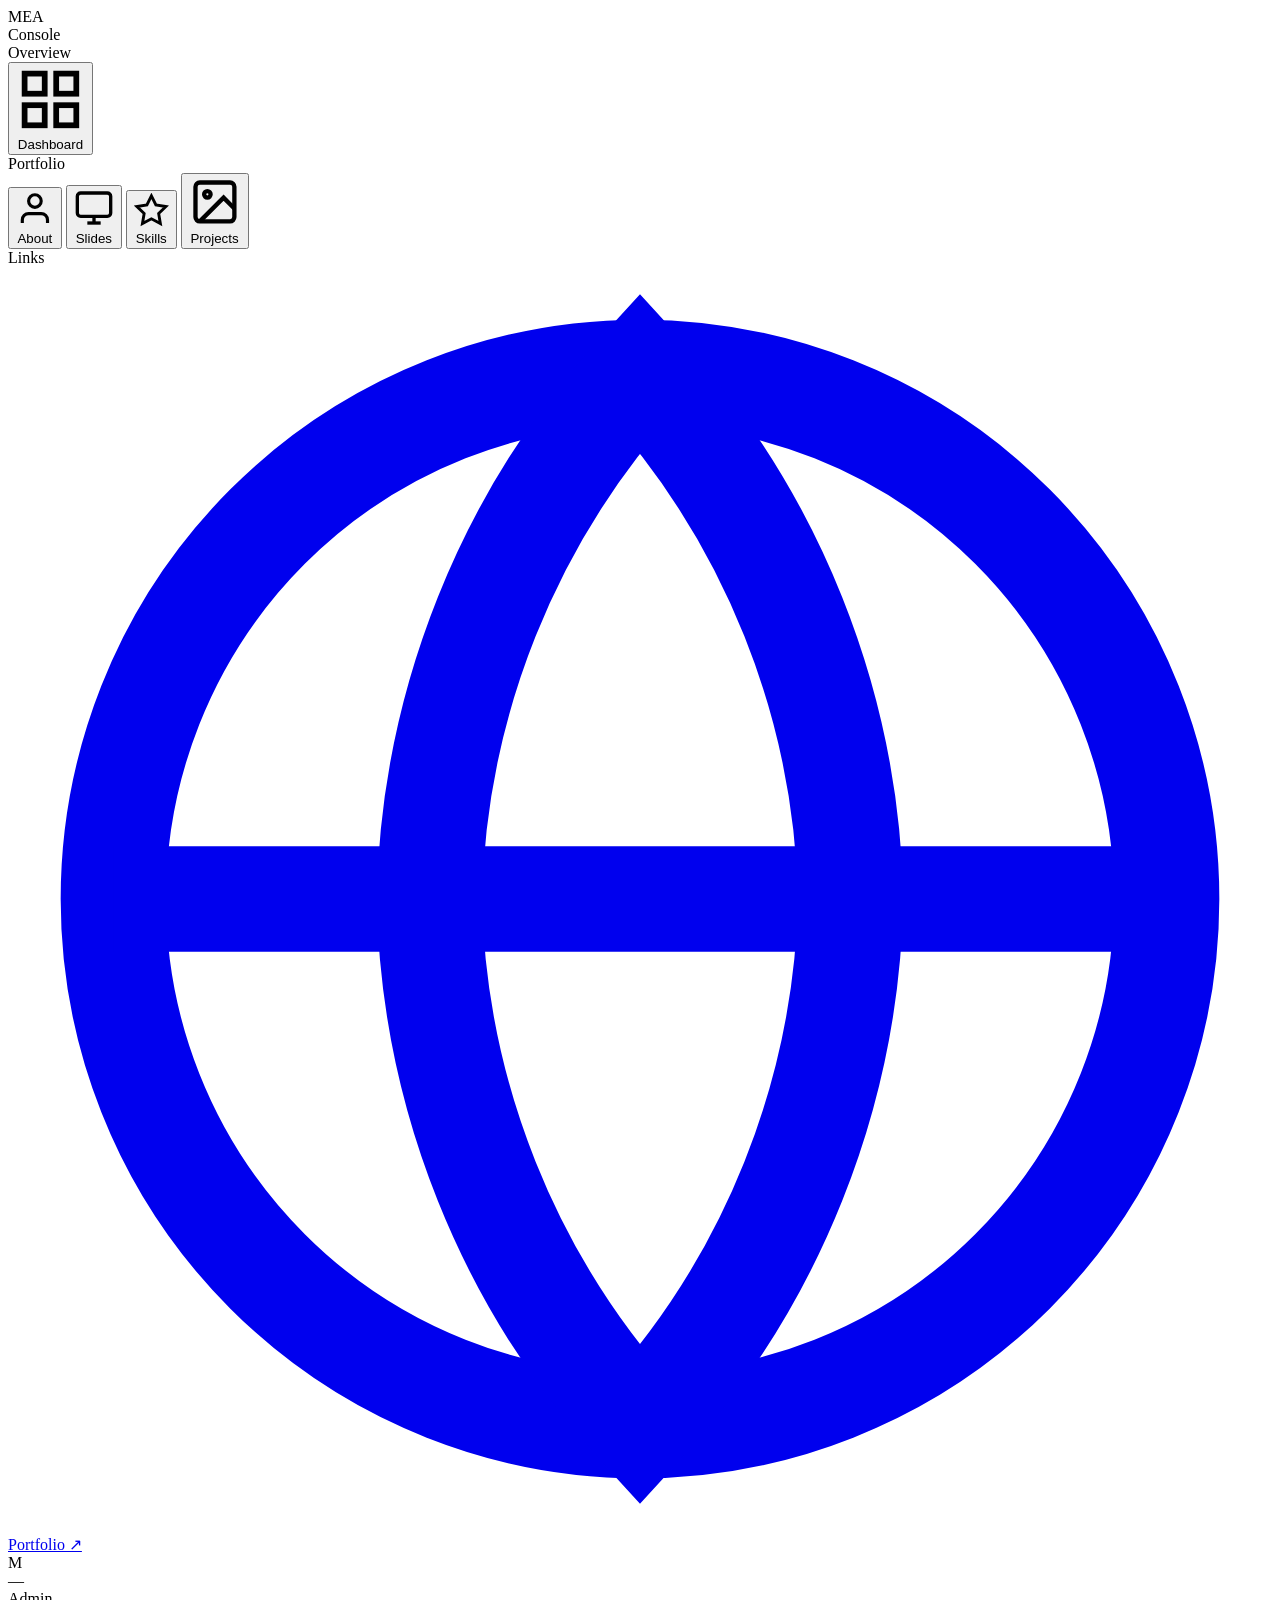
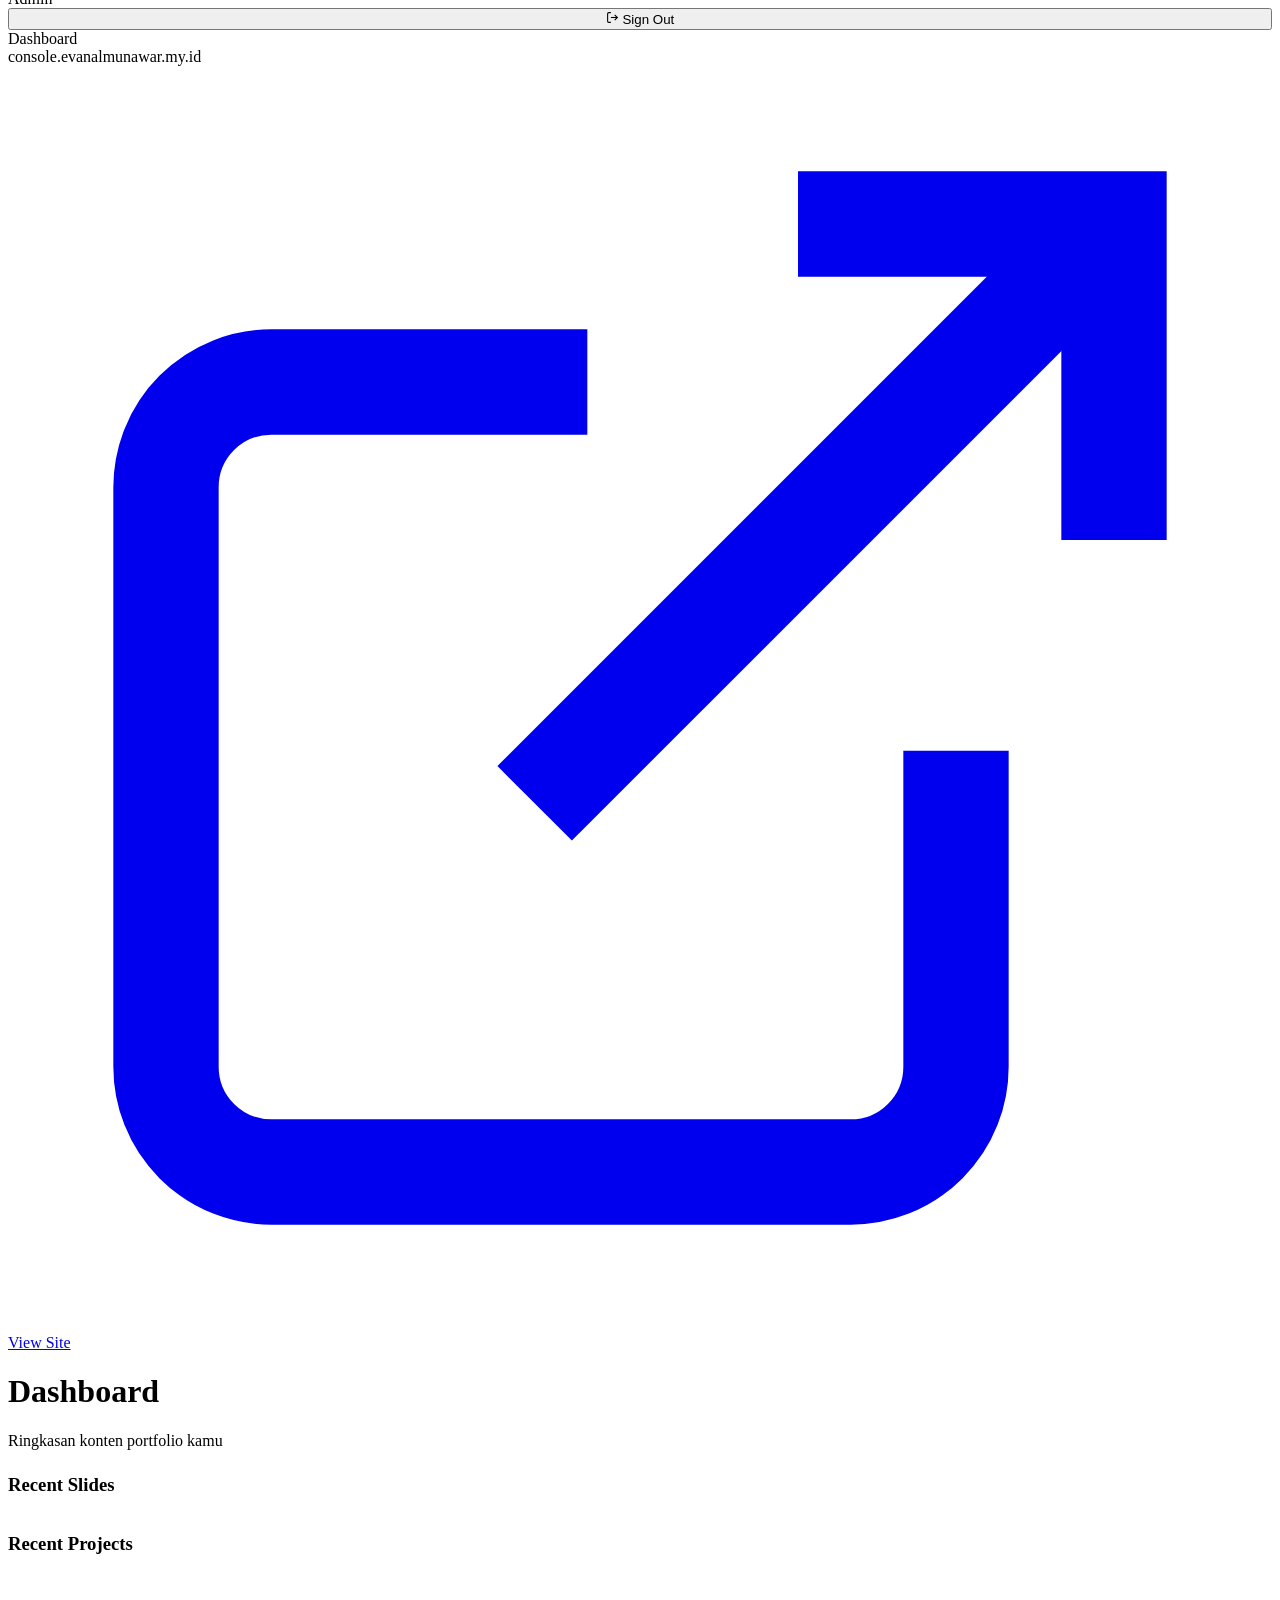
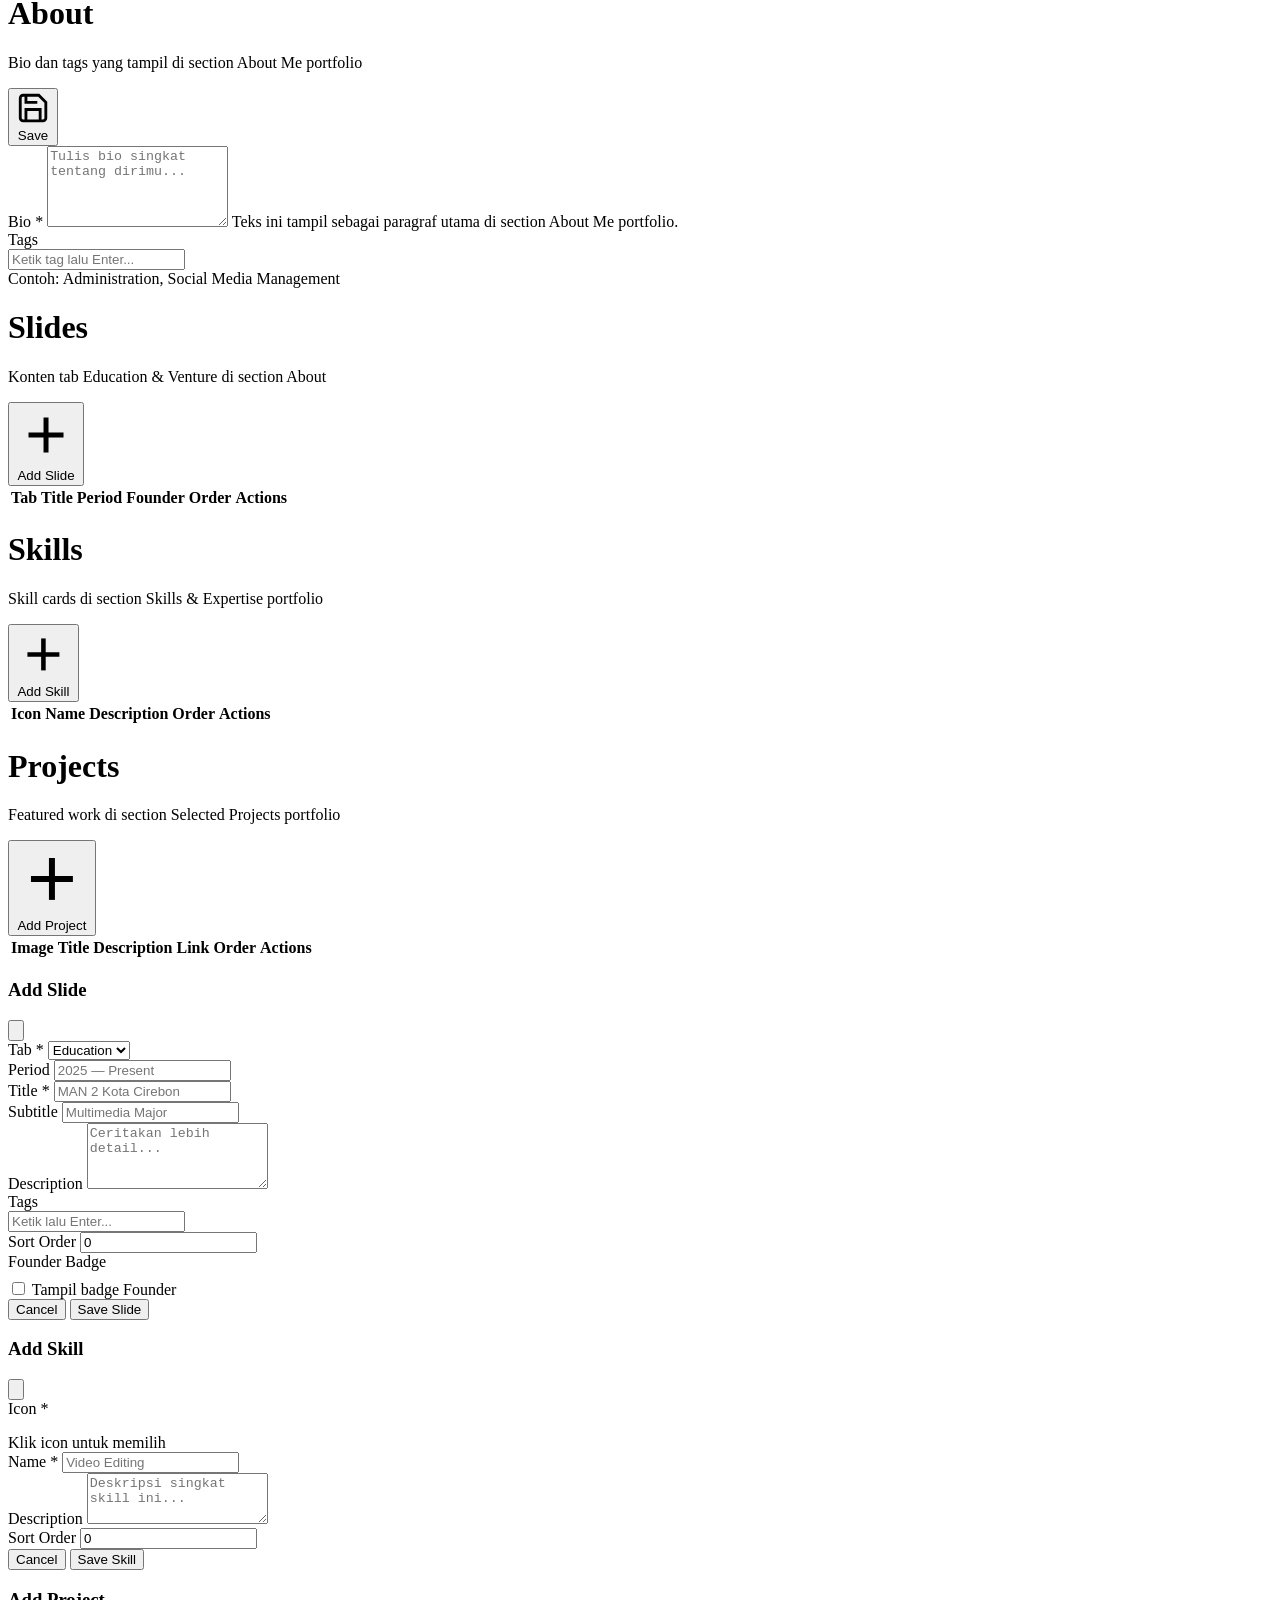
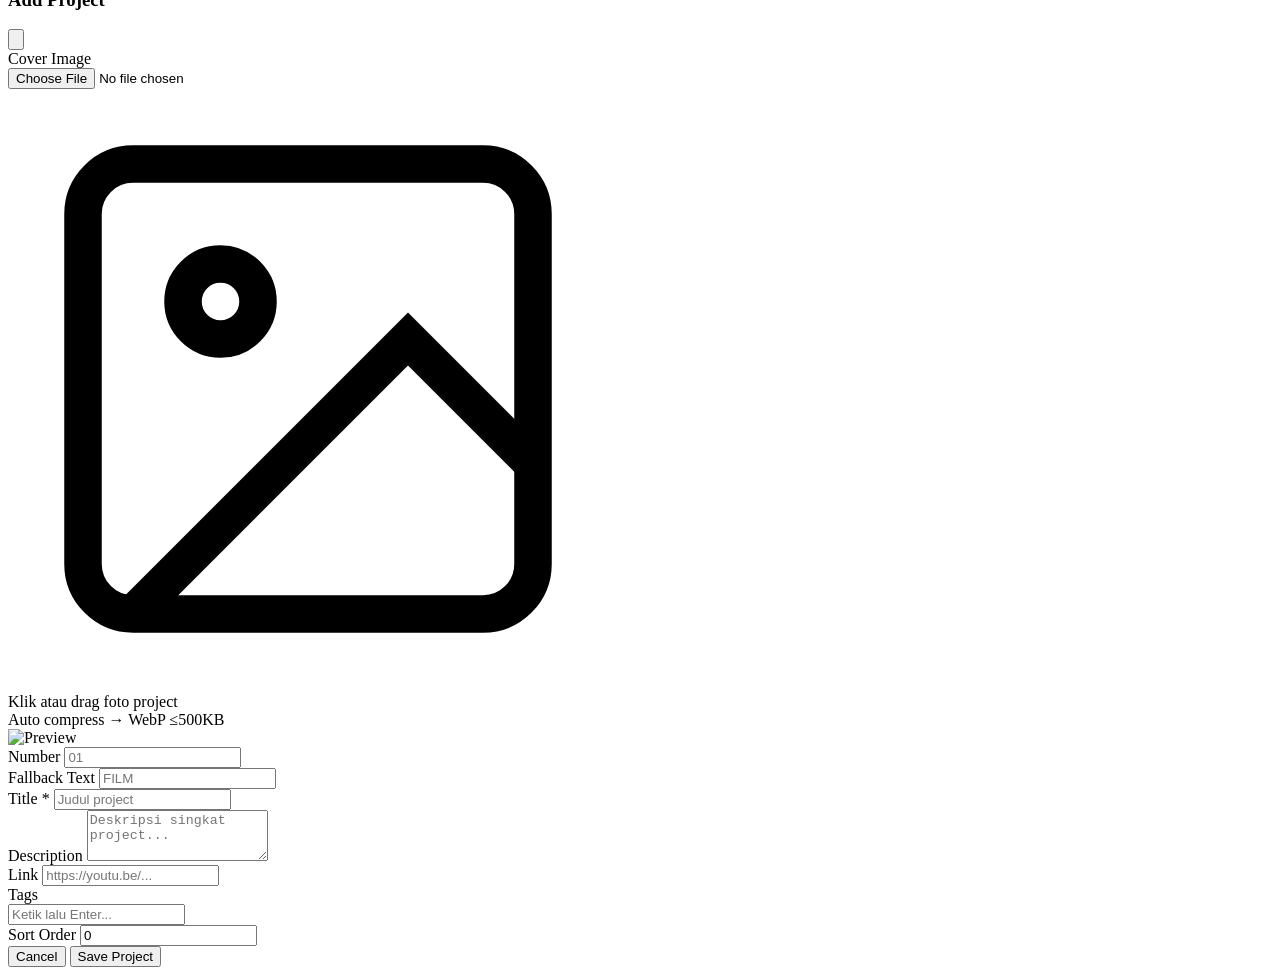
==== dashboard.html @ 798ca722 "Add files via upload" ====
<!DOCTYPE html>
<html lang="en">
<head>
  <meta charset="UTF-8" />
  <meta name="viewport" content="width=device-width, initial-scale=1.0" />
  <title>MEA Console</title>
  <link rel="preconnect" href="https://fonts.googleapis.com" />
  <link rel="preconnect" href="https://fonts.gstatic.com" crossorigin />
  <link href="https://fonts.googleapis.com/css2?family=Inter:wght@300;400;500;600;700&family=JetBrains+Mono:wght@400;500;700&display=swap" rel="stylesheet" />
  <link rel="stylesheet" href="assets/css/base.css" />
  <link rel="stylesheet" href="assets/css/layout.css" />
  <link rel="stylesheet" href="assets/css/components.css" />
  <style>
    /* Icon picker grid */
    .icon-picker-grid {
      display: grid;
      grid-template-columns: repeat(auto-fill, minmax(42px, 1fr));
      gap: 0.4rem;
      max-height: 180px;
      overflow-y: auto;
      padding: 0.5rem;
      background: var(--surface-2);
      border: 1px solid var(--border);
      border-radius: var(--radius);
    }
    .icon-option {
      width: 42px; height: 42px;
      display: flex; align-items: center; justify-content: center;
      border: 1px solid transparent;
      border-radius: var(--radius);
      background: none;
      color: var(--white-dim);
      cursor: pointer;
      transition: all var(--t-fast);
    }
    .icon-option:hover { border-color: var(--border-mid); color: var(--white); background: var(--surface-3); }
    .icon-option.selected { border-color: var(--accent); color: var(--accent); background: var(--accent-dim); }
    .icon-option svg { width: 18px; height: 18px; }

    .skill-icon-preview svg { width: 18px; height: 18px; color: var(--accent); }
  </style>
</head>
<body>

<div class="app-shell">

  <!-- ── SIDEBAR ── -->
  <aside class="sidebar" id="sidebar">
    <div class="sidebar-brand">
      <div>
        <div class="sidebar-brand-logo">MEA</div>
        <div class="sidebar-brand-sub">Console</div>
      </div>
    </div>

    <nav class="sidebar-nav">
      <div class="sidebar-section">Overview</div>
      <button class="nav-item" data-route="dashboard">
        <svg viewBox="0 0 24 24" fill="none" stroke="currentColor" stroke-width="2"><rect x="3" y="3" width="7" height="7"/><rect x="14" y="3" width="7" height="7"/><rect x="14" y="14" width="7" height="7"/><rect x="3" y="14" width="7" height="7"/></svg>
        <span class="nav-label">Dashboard</span>
      </button>

      <div class="sidebar-section">Portfolio</div>
      <button class="nav-item" data-route="about">
        <svg viewBox="0 0 24 24" fill="none" stroke="currentColor" stroke-width="2"><path d="M20 21v-2a4 4 0 0 0-4-4H8a4 4 0 0 0-4 4v2"/><circle cx="12" cy="7" r="4"/></svg>
        <span class="nav-label">About</span>
      </button>
      <button class="nav-item" data-route="slides">
        <svg viewBox="0 0 24 24" fill="none" stroke="currentColor" stroke-width="2"><rect x="2" y="3" width="20" height="14" rx="2"/><line x1="8" y1="21" x2="16" y2="21"/><line x1="12" y1="17" x2="12" y2="21"/></svg>
        <span class="nav-label">Slides</span>
      </button>
      <button class="nav-item" data-route="skills">
        <svg viewBox="0 0 24 24" fill="none" stroke="currentColor" stroke-width="2"><polygon points="12 2 15.09 8.26 22 9.27 17 14.14 18.18 21.02 12 17.77 5.82 21.02 7 14.14 2 9.27 8.91 8.26 12 2"/></svg>
        <span class="nav-label">Skills</span>
      </button>
      <button class="nav-item" data-route="projects">
        <svg viewBox="0 0 24 24" fill="none" stroke="currentColor" stroke-width="2"><rect x="3" y="3" width="18" height="18" rx="2"/><circle cx="8.5" cy="8.5" r="1.5"/><polyline points="21 15 16 10 5 21"/></svg>
        <span class="nav-label">Projects</span>
      </button>

      <div class="sidebar-section">Links</div>
      <a class="nav-item" href="https://evanalmunawar.my.id" target="_blank">
        <svg viewBox="0 0 24 24" fill="none" stroke="currentColor" stroke-width="2"><circle cx="12" cy="12" r="10"/><line x1="2" y1="12" x2="22" y2="12"/><path d="M12 2a15.3 15.3 0 0 1 4 10 15.3 15.3 0 0 1-4 10 15.3 15.3 0 0 1-4-10 15.3 15.3 0 0 1 4-10z"/></svg>
        <span class="nav-label">Portfolio ↗</span>
      </a>
    </nav>

    <div class="sidebar-footer">
      <div class="sidebar-user">
        <div class="sidebar-user-avatar" id="user-avatar">M</div>
        <div class="sidebar-user-info">
          <div class="sidebar-user-name" id="user-email">—</div>
          <div class="sidebar-user-role">Admin</div>
        </div>
      </div>
      <button class="btn btn-ghost btn-sm" id="logout-btn" style="width:100%">
        <svg viewBox="0 0 24 24" fill="none" stroke="currentColor" stroke-width="2" style="width:13px;height:13px"><path d="M9 21H5a2 2 0 0 1-2-2V5a2 2 0 0 1 2-2h4"/><polyline points="16 17 21 12 16 7"/><line x1="21" y1="12" x2="9" y2="12"/></svg>
        Sign Out
      </button>
    </div>
  </aside>

  <!-- ── TOPBAR ── -->
  <header class="topbar">
    <div>
      <div class="topbar-title" id="topbar-title">Dashboard</div>
      <div class="topbar-sub">console.evanalmunawar.my.id</div>
    </div>
    <div class="topbar-actions">
      <a href="https://evanalmunawar.my.id" target="_blank" class="btn btn-ghost btn-sm">
        <svg viewBox="0 0 24 24" fill="none" stroke="currentColor" stroke-width="2"><path d="M18 13v6a2 2 0 0 1-2 2H5a2 2 0 0 1-2-2V8a2 2 0 0 1 2-2h6"/><polyline points="15 3 21 3 21 9"/><line x1="10" y1="14" x2="21" y2="3"/></svg>
        View Site
      </a>
      <!-- Mobile menu toggle -->
      <button class="btn btn-ghost btn-sm btn-icon" id="mobile-menu-btn" style="display:none">
        <svg viewBox="0 0 24 24" fill="none" stroke="currentColor" stroke-width="2"><line x1="3" y1="6" x2="21" y2="6"/><line x1="3" y1="12" x2="21" y2="12"/><line x1="3" y1="18" x2="21" y2="18"/></svg>
      </button>
    </div>
  </header>

  <!-- ── MAIN ── -->
  <main class="main-content">

    <!-- ░░ DASHBOARD ░░ -->
    <div class="page" data-page="dashboard">
      <div class="page-header">
        <div class="page-header-left">
          <h1>Dashboard</h1>
          <p>Ringkasan konten portfolio kamu</p>
        </div>
      </div>

      <div class="grid-3" style="margin-bottom:1.5rem" id="stat-cards">
        <!-- Filled by JS -->
      </div>

      <div class="grid-2">
        <div class="card">
          <div class="card-header"><h3>Recent Slides</h3></div>
          <div id="dash-slides-list" style="display:flex;flex-direction:column;gap:0.5rem"></div>
        </div>
        <div class="card">
          <div class="card-header"><h3>Recent Projects</h3></div>
          <div id="dash-projects-list" style="display:flex;flex-direction:column;gap:0.5rem"></div>
        </div>
      </div>
    </div>

    <!-- ░░ ABOUT ░░ -->
    <div class="page" data-page="about">
      <div class="page-header">
        <div class="page-header-left">
          <h1>About</h1>
          <p>Bio dan tags yang tampil di section About Me portfolio</p>
        </div>
        <button class="btn btn-primary" id="about-save-btn">
          <svg viewBox="0 0 24 24" fill="none" stroke="currentColor" stroke-width="2"><path d="M19 21H5a2 2 0 0 1-2-2V5a2 2 0 0 1 2-2h11l5 5v11a2 2 0 0 1-2 2z"/><polyline points="17 21 17 13 7 13 7 21"/><polyline points="7 3 7 8 15 8"/></svg>
          Save
        </button>
      </div>

      <div class="card">
        <div class="stack">
          <div class="form-group">
            <label class="form-label" for="about-bio">Bio <span class="required">*</span></label>
            <textarea class="form-textarea" id="about-bio" rows="5"
              placeholder="Tulis bio singkat tentang dirimu..."></textarea>
            <span class="form-hint">Teks ini tampil sebagai paragraf utama di section About Me portfolio.</span>
          </div>
          <div class="form-group">
            <label class="form-label">Tags</label>
            <div class="tags-wrap" id="about-tags-wrap">
              <input class="tags-input" id="about-tags-input" placeholder="Ketik tag lalu Enter..." />
            </div>
            <span class="form-hint">Contoh: Administration, Social Media Management</span>
          </div>
        </div>
      </div>
    </div>

    <!-- ░░ SLIDES ░░ -->
    <div class="page" data-page="slides">
      <div class="page-header">
        <div class="page-header-left">
          <h1>Slides</h1>
          <p>Konten tab Education & Venture di section About</p>
        </div>
        <button class="btn btn-primary" id="slide-add-btn">
          <svg viewBox="0 0 24 24" fill="none" stroke="currentColor" stroke-width="2"><line x1="12" y1="5" x2="12" y2="19"/><line x1="5" y1="12" x2="19" y2="12"/></svg>
          Add Slide
        </button>
      </div>

      <div class="card">
        <div class="table-wrap">
          <table>
            <thead>
              <tr>
                <th>Tab</th>
                <th>Title</th>
                <th>Period</th>
                <th>Founder</th>
                <th>Order</th>
                <th>Actions</th>
              </tr>
            </thead>
            <tbody id="slides-tbody"></tbody>
          </table>
        </div>
      </div>
    </div>

    <!-- ░░ SKILLS ░░ -->
    <div class="page" data-page="skills">
      <div class="page-header">
        <div class="page-header-left">
          <h1>Skills</h1>
          <p>Skill cards di section Skills & Expertise portfolio</p>
        </div>
        <button class="btn btn-primary" id="skill-add-btn">
          <svg viewBox="0 0 24 24" fill="none" stroke="currentColor" stroke-width="2"><line x1="12" y1="5" x2="12" y2="19"/><line x1="5" y1="12" x2="19" y2="12"/></svg>
          Add Skill
        </button>
      </div>

      <div class="card">
        <div class="table-wrap">
          <table>
            <thead>
              <tr>
                <th>Icon</th>
                <th>Name</th>
                <th>Description</th>
                <th>Order</th>
                <th>Actions</th>
              </tr>
            </thead>
            <tbody id="skills-tbody"></tbody>
          </table>
        </div>
      </div>
    </div>

    <!-- ░░ PROJECTS ░░ -->
    <div class="page" data-page="projects">
      <div class="page-header">
        <div class="page-header-left">
          <h1>Projects</h1>
          <p>Featured work di section Selected Projects portfolio</p>
        </div>
        <button class="btn btn-primary" id="project-add-btn">
          <svg viewBox="0 0 24 24" fill="none" stroke="currentColor" stroke-width="2"><line x1="12" y1="5" x2="12" y2="19"/><line x1="5" y1="12" x2="19" y2="12"/></svg>
          Add Project
        </button>
      </div>

      <div class="card">
        <div class="table-wrap">
          <table>
            <thead>
              <tr>
                <th>Image</th>
                <th>Title</th>
                <th>Description</th>
                <th>Link</th>
                <th>Order</th>
                <th>Actions</th>
              </tr>
            </thead>
            <tbody id="projects-tbody"></tbody>
          </table>
        </div>
      </div>
    </div>

  </main>
</div>

<!-- ══════════════════════════════════════════
     MODALS
══════════════════════════════════════════ -->

<!-- Slide Modal -->
<div class="modal-backdrop" id="slide-modal">
  <div class="modal">
    <div class="modal-header">
      <h3 id="slide-modal-title">Add Slide</h3>
      <button class="btn btn-ghost btn-sm btn-icon" id="slide-modal-close">
        <svg viewBox="0 0 24 24" fill="none" stroke="currentColor" stroke-width="2"><line x1="18" y1="6" x2="6" y2="18"/><line x1="6" y1="6" x2="18" y2="18"/></svg>
      </button>
    </div>
    <div class="modal-body">
      <div class="form-row">
        <div class="form-group">
          <label class="form-label">Tab <span class="required">*</span></label>
          <select class="form-select" id="slide-tab">
            <option value="Education">Education</option>
            <option value="Venture">Venture</option>
          </select>
        </div>
        <div class="form-group">
          <label class="form-label">Period</label>
          <input class="form-input" id="slide-period" placeholder="2025 — Present" />
        </div>
      </div>
      <div class="form-group">
        <label class="form-label">Title <span class="required">*</span></label>
        <input class="form-input" id="slide-title" placeholder="MAN 2 Kota Cirebon" />
      </div>
      <div class="form-group">
        <label class="form-label">Subtitle</label>
        <input class="form-input" id="slide-subtitle" placeholder="Multimedia Major" />
      </div>
      <div class="form-group">
        <label class="form-label">Description</label>
        <textarea class="form-textarea" id="slide-body" rows="4" placeholder="Ceritakan lebih detail..."></textarea>
      </div>
      <div class="form-group">
        <label class="form-label">Tags</label>
        <div class="tags-wrap" id="slide-tags-wrap">
          <input class="tags-input" id="slide-tags-input" placeholder="Ketik lalu Enter..." />
        </div>
      </div>
      <div class="form-row">
        <div class="form-group">
          <label class="form-label">Sort Order</label>
          <input class="form-input" type="number" id="slide-order" value="0" min="0" />
        </div>
        <div class="form-group">
          <label class="form-label">Founder Badge</label>
          <div class="toggle-wrap" style="margin-top:0.5rem">
            <label class="toggle">
              <input type="checkbox" id="slide-founder" />
              <span class="toggle-slider"></span>
            </label>
            <span class="toggle-label muted">Tampil badge Founder</span>
          </div>
        </div>
      </div>
    </div>
    <div class="modal-footer">
      <button class="btn btn-ghost" onclick="window.modalClose('slide-modal')">Cancel</button>
      <button class="btn btn-primary" id="slide-save-btn">Save Slide</button>
    </div>
  </div>
</div>

<!-- Skill Modal -->
<div class="modal-backdrop" id="skill-modal">
  <div class="modal">
    <div class="modal-header">
      <h3 id="skill-modal-title">Add Skill</h3>
      <button class="btn btn-ghost btn-sm btn-icon" id="skill-modal-close">
        <svg viewBox="0 0 24 24" fill="none" stroke="currentColor" stroke-width="2"><line x1="18" y1="6" x2="6" y2="18"/><line x1="6" y1="6" x2="18" y2="18"/></svg>
      </button>
    </div>
    <div class="modal-body">
      <div class="form-group">
        <label class="form-label">Icon <span class="required">*</span></label>
        <input type="hidden" id="skill-icon-val" value="star" />
        <div class="icon-picker-grid" id="icon-picker-grid"></div>
        <span class="form-hint">Klik icon untuk memilih</span>
      </div>
      <div class="form-group">
        <label class="form-label">Name <span class="required">*</span></label>
        <input class="form-input" id="skill-name" placeholder="Video Editing" />
      </div>
      <div class="form-group">
        <label class="form-label">Description</label>
        <textarea class="form-textarea" id="skill-body" rows="3" placeholder="Deskripsi singkat skill ini..."></textarea>
      </div>
      <div class="form-group">
        <label class="form-label">Sort Order</label>
        <input class="form-input order-input" type="number" id="skill-order" value="0" min="0" />
      </div>
    </div>
    <div class="modal-footer">
      <button class="btn btn-ghost" onclick="window.modalClose('skill-modal')">Cancel</button>
      <button class="btn btn-primary" id="skill-save-btn">Save Skill</button>
    </div>
  </div>
</div>

<!-- Project Modal -->
<div class="modal-backdrop" id="project-modal">
  <div class="modal" style="max-width:600px">
    <div class="modal-header">
      <h3 id="project-modal-title">Add Project</h3>
      <button class="btn btn-ghost btn-sm btn-icon" id="project-modal-close">
        <svg viewBox="0 0 24 24" fill="none" stroke="currentColor" stroke-width="2"><line x1="18" y1="6" x2="6" y2="18"/><line x1="6" y1="6" x2="18" y2="18"/></svg>
      </button>
    </div>
    <div class="modal-body">
      <!-- Image upload -->
      <div class="form-group">
        <label class="form-label">Cover Image</label>
        <div class="upload-zone" id="project-upload-zone">
          <input type="file" id="project-image-file" accept="image/*" />
          <div class="upload-zone-icon">
            <svg viewBox="0 0 24 24" fill="none" stroke="currentColor" stroke-width="1.5"><rect x="3" y="3" width="18" height="18" rx="2"/><circle cx="8.5" cy="8.5" r="1.5"/><polyline points="21 15 16 10 5 21"/></svg>
          </div>
          <div class="upload-zone-text">Klik atau drag foto project</div>
          <div class="upload-zone-hint">Auto compress → WebP ≤500KB</div>
        </div>
        <div class="upload-progress" id="project-upload-progress">
          <div class="upload-progress-bar" id="project-upload-bar"></div>
        </div>
        <img class="upload-preview" id="project-image-preview" alt="Preview" />
        <span class="form-hint" id="project-image-info"></span>
      </div>

      <div class="form-row">
        <div class="form-group">
          <label class="form-label">Number</label>
          <input class="form-input" id="project-num" placeholder="01" />
        </div>
        <div class="form-group">
          <label class="form-label">Fallback Text</label>
          <input class="form-input" id="project-fallback" placeholder="FILM" />
        </div>
      </div>
      <div class="form-group">
        <label class="form-label">Title <span class="required">*</span></label>
        <input class="form-input" id="project-title" placeholder="Judul project" />
      </div>
      <div class="form-group">
        <label class="form-label">Description</label>
        <textarea class="form-textarea" id="project-body" rows="3" placeholder="Deskripsi singkat project..."></textarea>
      </div>
      <div class="form-group">
        <label class="form-label">Link</label>
        <input class="form-input" id="project-link" placeholder="https://youtu.be/..." />
      </div>
      <div class="form-group">
        <label class="form-label">Tags</label>
        <div class="tags-wrap" id="project-tags-wrap">
          <input class="tags-input" id="project-tags-input" placeholder="Ketik lalu Enter..." />
        </div>
      </div>
      <div class="form-group">
        <label class="form-label">Sort Order</label>
        <input class="form-input order-input" type="number" id="project-order" value="0" min="0" />
      </div>
    </div>
    <div class="modal-footer">
      <button class="btn btn-ghost" onclick="window.modalClose('project-modal')">Cancel</button>
      <button class="btn btn-primary" id="project-save-btn">Save Project</button>
    </div>
  </div>
</div>

<!-- ══════════════════════════════════════════
     MAIN SCRIPT
══════════════════════════════════════════ -->
<script type="module">
  import { sb }             from './assets/js/supabase.js';
  import { router }         from './assets/js/router.js';
  import { toast, modal }   from './assets/js/ui.js';
  import { initAbout }      from './assets/js/modules/about.js';
  import { initSlides }     from './assets/js/modules/slides.js';
  import { initSkills }     from './assets/js/modules/skills.js';
  import { initProjects }   from './assets/js/modules/projects.js';

  /* ── Auth guard ── */
  if (!sb.isLoggedIn()) { window.location.href = 'index.html'; }

  /* ── User info in sidebar ── */
  const user = sb.getUser();
  if (user) {
    const emailEl  = document.getElementById('user-email');
    const avatarEl = document.getElementById('user-avatar');
    if (emailEl)  emailEl.textContent  = user.email;
    if (avatarEl) avatarEl.textContent = (user.email || 'M')[0].toUpperCase();
  }

  /* ── Logout ── */
  document.getElementById('logout-btn')?.addEventListener('click', async () => {
    await sb.signOut();
    window.location.href = 'index.html';
  });

  /* ── Mobile sidebar ── */
  const mobileBtn = document.getElementById('mobile-menu-btn');
  const sidebar   = document.getElementById('sidebar');
  if (window.innerWidth <= 768 && mobileBtn) mobileBtn.style.display = 'flex';
  mobileBtn?.addEventListener('click', () => sidebar?.classList.toggle('open'));
  document.addEventListener('click', e => {
    if (window.innerWidth <= 768 && sidebar?.classList.contains('open')) {
      if (!sidebar.contains(e.target) && e.target !== mobileBtn) sidebar.classList.remove('open');
    }
  });

  /* ── Global helpers (untuk onclick di HTML) ── */
  window.modalClose = (id) => modal.close(id);

  /* ── Dashboard page ── */
  async function initDashboard() {
    try {
      const [slides, skills, projects, about] = await Promise.all([
        sb.select('slides'),
        sb.select('skills'),
        sb.select('projects'),
        sb.select('about', { limit: 1 })
      ]);

      /* Stat cards */
      const statsEl = document.getElementById('stat-cards');
      if (statsEl) {
        statsEl.innerHTML = [
          { label: 'Slides',   val: slides.length,   icon: '<rect x="2" y="3" width="20" height="14" rx="2"/><line x1="8" y1="21" x2="16" y2="21"/><line x1="12" y1="17" x2="12" y2="21"/>' },
          { label: 'Skills',   val: skills.length,   icon: '<polygon points="12 2 15.09 8.26 22 9.27 17 14.14 18.18 21.02 12 17.77 5.82 21.02 7 14.14 2 9.27 8.91 8.26 12 2"/>' },
          { label: 'Projects', val: projects.length, icon: '<rect x="3" y="3" width="18" height="18" rx="2"/><circle cx="8.5" cy="8.5" r="1.5"/><polyline points="21 15 16 10 5 21"/>' }
        ].map(s => `
          <div class="stat-card">
            <div class="stat-icon">
              <svg viewBox="0 0 24 24" fill="none" stroke="currentColor" stroke-width="1.5">${s.icon}</svg>
            </div>
            <div>
              <div class="stat-val">${s.val}</div>
              <div class="stat-label">${s.label}</div>
            </div>
          </div>`).join('');
      }

      /* Recent slides */
      const slidesEl = document.getElementById('dash-slides-list');
      if (slidesEl) {
        slidesEl.innerHTML = slides.slice(0, 5).map(s => `
          <div style="display:flex;align-items:center;justify-content:space-between;padding:0.5rem 0;border-bottom:1px solid var(--border)">
            <div>
              <span class="badge ${s.tab === 'Education' ? 'badge-blue' : 'badge-green'}" style="margin-right:0.5rem">${s.tab}</span>
              <span style="font-size:0.825rem">${s.title}</span>
            </div>
          </div>`).join('') || '<p style="font-size:0.8rem;color:var(--white-dim)">Belum ada slide.</p>';
      }

      /* Recent projects */
      const projEl = document.getElementById('dash-projects-list');
      if (projEl) {
        projEl.innerHTML = projects.slice(0, 5).map(p => `
          <div style="display:flex;align-items:center;gap:0.75rem;padding:0.5rem 0;border-bottom:1px solid var(--border)">
            ${p.image_url
              ? `<img src="${p.image_url}" style="width:40px;height:30px;object-fit:cover;border-radius:3px;flex-shrink:0" />`
              : `<div style="width:40px;height:30px;background:var(--surface-3);border-radius:3px;flex-shrink:0"></div>`}
            <span style="font-size:0.8rem;overflow:hidden;text-overflow:ellipsis;white-space:nowrap">${p.title}</span>
          </div>`).join('') || '<p style="font-size:0.8rem;color:var(--white-dim)">Belum ada project.</p>';
      }
    } catch (err) {
      toast.error('Dashboard error: ' + err.message);
    }
  }

  /* ── Init modules ── */
  await initAbout();
  await initSlides();
  await initSkills();
  await initProjects();

  /* ── Router ── */
  router
    .on('dashboard', initDashboard)
    .on('about',     () => {})
    .on('slides',    () => {})
    .on('skills',    () => {})
    .on('projects',  () => {})
    .start();

  /* Nav click handlers */
  document.querySelectorAll('.nav-item[data-route]').forEach(el => {
    el.addEventListener('click', () => router.go(el.dataset.route));
  });
</script>

</body>
</html>
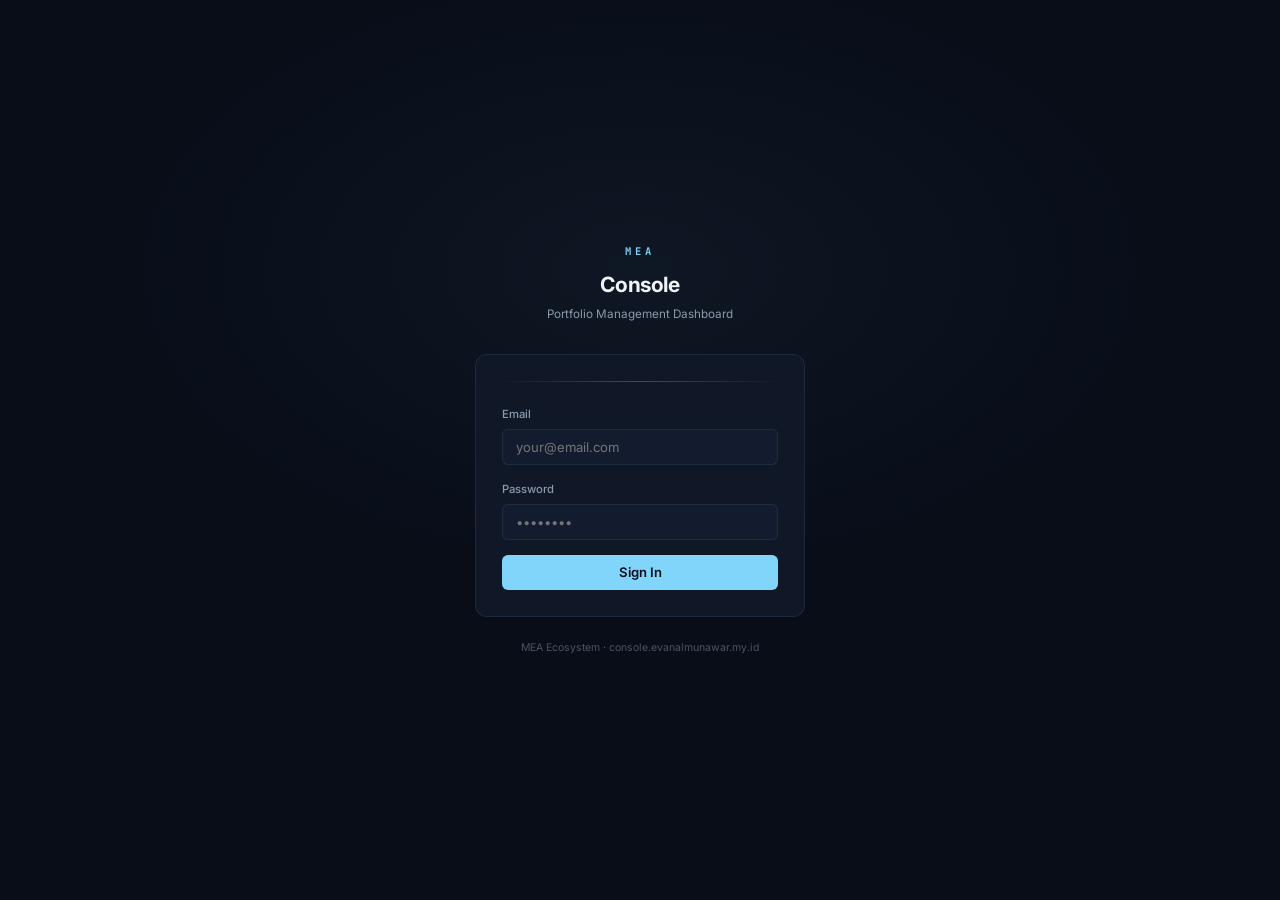
==== commit 14edeeb2: "Add files via upload" ====
--- a/dashboard.html
+++ b/dashboard.html
@@ -461,8 +461,12 @@
   import { initSkills }     from './assets/js/modules/skills.js';
   import { initProjects }   from './assets/js/modules/projects.js';
 
-  /* ── Auth guard ── */
-  if (!sb.isLoggedIn()) { window.location.href = 'index.html'; }
+  /* ── Auth guard — redirect ke login kalau belum ada session ── */
+  if (!sb.isLoggedIn()) {
+    // Cek sekali lagi raw localStorage sebelum redirect
+    const raw = localStorage.getItem('sb-ocedszxukzrnmvrecrnx-auth-token');
+    if (!raw) { window.location.href = 'index.html'; }
+  }
 
   /* ── User info in sidebar ── */
   const user = sb.getUser();
--- a/assets/css/base.css
+++ b/assets/css/base.css
@@ -0,0 +1,93 @@
+/* ═══════════════════════════════════════════════════════════
+   BASE.CSS — Variables, Reset, Typography
+   MEA Console · console.evanalmunawar.my.id
+═══════════════════════════════════════════════════════════ */
+
+:root {
+  /* ── Color tokens ── */
+  --bg:          #080D18;
+  --bg-soft:     #0B111E;
+  --surface:     #101828;
+  --surface-2:   #131C2E;
+  --surface-3:   #1A2540;
+  --border:      rgba(129,212,250,0.09);
+  --border-mid:  rgba(129,212,250,0.18);
+  --accent:      #81D4FA;
+  --accent-dim:  rgba(129,212,250,0.12);
+  --accent-glow: rgba(129,212,250,0.06);
+  --white:       #F0F4F8;
+  --white-dim:   #8A9AAD;
+  --danger:      #F87171;
+  --danger-dim:  rgba(248,113,113,0.12);
+  --success:     #34D399;
+  --success-dim: rgba(52,211,153,0.12);
+  --warning:     #FBBF24;
+
+  /* ── Typography ── */
+  --font-sans: 'Inter', system-ui, -apple-system, sans-serif;
+  --font-mono: 'JetBrains Mono', 'Fira Code', monospace;
+
+  /* ── Spacing ── */
+  --sidebar-w: 220px;
+  --topbar-h:  56px;
+  --radius:    6px;
+  --radius-lg: 10px;
+
+  /* ── Transitions ── */
+  --t-fast:   120ms ease;
+  --t-normal: 220ms ease;
+}
+
+/* ── Reset ── */
+*, *::before, *::after { box-sizing: border-box; margin: 0; padding: 0; }
+
+html { font-size: 15px; -webkit-text-size-adjust: 100%; }
+
+body {
+  font-family: var(--font-sans);
+  background: var(--bg);
+  color: var(--white);
+  line-height: 1.6;
+  min-height: 100vh;
+  -webkit-font-smoothing: antialiased;
+}
+
+/* Browser defaults removal */
+::selection { background: rgba(129,212,250,0.2); color: var(--white); }
+* { -webkit-tap-highlight-color: transparent; }
+:focus-visible { outline: 1px solid var(--accent); outline-offset: 3px; }
+:focus:not(:focus-visible) { outline: none; }
+a { color: inherit; text-decoration: none; }
+button { cursor: pointer; font-family: inherit; }
+input, textarea, select {
+  font-family: inherit;
+  color: inherit;
+  -webkit-appearance: none;
+  appearance: none;
+}
+img { display: block; max-width: 100%; }
+
+/* Scrollbar */
+::-webkit-scrollbar { width: 3px; height: 3px; }
+::-webkit-scrollbar-track { background: var(--bg); }
+::-webkit-scrollbar-thumb { background: var(--surface-3); border-radius: 2px; }
+
+/* ── Typography scale ── */
+h1 { font-size: 1.5rem; font-weight: 600; letter-spacing: -0.02em; }
+h2 { font-size: 1.2rem; font-weight: 600; letter-spacing: -0.01em; }
+h3 { font-size: 1rem;   font-weight: 600; }
+h4 { font-size: 0.875rem; font-weight: 500; }
+
+p  { font-size: 0.875rem; color: var(--white-dim); }
+
+.label {
+  font-family: var(--font-mono);
+  font-size: 0.6rem;
+  letter-spacing: 0.2em;
+  text-transform: uppercase;
+  color: var(--white-dim);
+}
+.accent { color: var(--accent); }
+.danger { color: var(--danger); }
+.success { color: var(--success); }
+.muted { color: var(--white-dim); }
--- a/assets/css/layout.css
+++ b/assets/css/layout.css
@@ -0,0 +1,218 @@
+/* ═══════════════════════════════════════════════════════════
+   LAYOUT.CSS — Sidebar, Topbar, Main content grid
+═══════════════════════════════════════════════════════════ */
+
+/* ── App shell ── */
+.app-shell {
+  display: grid;
+  grid-template-columns: var(--sidebar-w) 1fr;
+  grid-template-rows: var(--topbar-h) 1fr;
+  grid-template-areas:
+    "sidebar topbar"
+    "sidebar main";
+  min-height: 100vh;
+}
+
+/* ── Sidebar ── */
+.sidebar {
+  grid-area: sidebar;
+  position: fixed;
+  top: 0; left: 0;
+  width: var(--sidebar-w);
+  height: 100vh;
+  background: var(--surface);
+  border-right: 1px solid var(--border);
+  display: flex;
+  flex-direction: column;
+  z-index: 100;
+  overflow-y: auto;
+}
+
+.sidebar-brand {
+  padding: 1.2rem 1.25rem;
+  border-bottom: 1px solid var(--border);
+  display: flex;
+  align-items: center;
+  gap: 0.6rem;
+}
+.sidebar-brand-logo {
+  font-family: var(--font-mono);
+  font-size: 0.7rem;
+  letter-spacing: 0.25em;
+  color: var(--accent);
+  font-weight: 700;
+}
+.sidebar-brand-sub {
+  font-size: 0.6rem;
+  color: var(--white-dim);
+  letter-spacing: 0.05em;
+}
+
+.sidebar-nav {
+  flex: 1;
+  padding: 1rem 0;
+}
+
+.sidebar-section {
+  padding: 0.75rem 1.25rem 0.35rem;
+  font-family: var(--font-mono);
+  font-size: 0.55rem;
+  letter-spacing: 0.2em;
+  text-transform: uppercase;
+  color: var(--white-dim);
+  opacity: 0.5;
+}
+
+.nav-item {
+  display: flex;
+  align-items: center;
+  gap: 0.65rem;
+  padding: 0.55rem 1.25rem;
+  font-size: 0.825rem;
+  color: var(--white-dim);
+  transition: color var(--t-fast), background var(--t-fast);
+  cursor: pointer;
+  border: none;
+  background: none;
+  width: 100%;
+  text-align: left;
+  position: relative;
+}
+.nav-item svg {
+  width: 15px; height: 15px;
+  flex-shrink: 0;
+  opacity: 0.7;
+  transition: opacity var(--t-fast);
+}
+.nav-item:hover { color: var(--white); background: var(--accent-glow); }
+.nav-item:hover svg { opacity: 1; }
+.nav-item.active {
+  color: var(--accent);
+  background: var(--accent-dim);
+}
+.nav-item.active svg { opacity: 1; }
+.nav-item.active::before {
+  content: '';
+  position: absolute;
+  left: 0; top: 0; bottom: 0;
+  width: 2px;
+  background: var(--accent);
+}
+
+.sidebar-footer {
+  padding: 1rem 1.25rem;
+  border-top: 1px solid var(--border);
+}
+.sidebar-user {
+  display: flex;
+  align-items: center;
+  gap: 0.6rem;
+  margin-bottom: 0.75rem;
+}
+.sidebar-user-avatar {
+  width: 28px; height: 28px;
+  border-radius: 50%;
+  background: var(--accent-dim);
+  border: 1px solid var(--border-mid);
+  display: flex;
+  align-items: center;
+  justify-content: center;
+  font-family: var(--font-mono);
+  font-size: 0.6rem;
+  color: var(--accent);
+  font-weight: 700;
+  flex-shrink: 0;
+}
+.sidebar-user-info { flex: 1; min-width: 0; }
+.sidebar-user-name {
+  font-size: 0.75rem;
+  font-weight: 500;
+  white-space: nowrap;
+  overflow: hidden;
+  text-overflow: ellipsis;
+}
+.sidebar-user-role {
+  font-size: 0.6rem;
+  color: var(--white-dim);
+}
+
+/* ── Topbar ── */
+.topbar {
+  grid-area: topbar;
+  position: fixed;
+  top: 0;
+  left: var(--sidebar-w);
+  right: 0;
+  height: var(--topbar-h);
+  background: rgba(8,13,24,0.8);
+  backdrop-filter: blur(16px) saturate(180%);
+  -webkit-backdrop-filter: blur(16px) saturate(180%);
+  border-bottom: 1px solid var(--border);
+  display: flex;
+  align-items: center;
+  justify-content: space-between;
+  padding: 0 1.5rem;
+  z-index: 90;
+}
+.topbar-title {
+  font-size: 0.875rem;
+  font-weight: 600;
+  color: var(--white);
+}
+.topbar-sub {
+  font-size: 0.7rem;
+  color: var(--white-dim);
+  margin-top: 1px;
+}
+.topbar-actions {
+  display: flex;
+  align-items: center;
+  gap: 0.75rem;
+}
+
+/* ── Main content ── */
+.main-content {
+  grid-area: main;
+  margin-left: var(--sidebar-w);
+  margin-top: var(--topbar-h);
+  padding: 1.75rem;
+  min-height: calc(100vh - var(--topbar-h));
+}
+
+/* ── Page sections ── */
+.page { display: none; }
+.page.active { display: block; }
+
+.page-header {
+  margin-bottom: 1.5rem;
+  display: flex;
+  align-items: flex-start;
+  justify-content: space-between;
+  gap: 1rem;
+  flex-wrap: wrap;
+}
+.page-header-left { flex: 1; }
+.page-header h1 { font-size: 1.3rem; }
+.page-header p  { font-size: 0.8rem; color: var(--white-dim); margin-top: 0.25rem; }
+
+/* ── Grid layouts ── */
+.grid-2 { display: grid; grid-template-columns: 1fr 1fr; gap: 1rem; }
+.grid-3 { display: grid; grid-template-columns: repeat(3, 1fr); gap: 1rem; }
+.stack  { display: flex; flex-direction: column; gap: 1rem; }
+
+/* ── Responsive ── */
+@media (max-width: 768px) {
+  :root { --sidebar-w: 0px; }
+
+  .sidebar {
+    transform: translateX(-100%);
+    transition: transform var(--t-normal);
+    width: 220px;
+  }
+  .sidebar.open { transform: translateX(0); }
+
+  .topbar  { left: 0; }
+  .main-content { margin-left: 0; padding: 1.25rem 1rem; }
+  .app-shell { grid-template-columns: 1fr; grid-template-areas: "topbar" "main"; }
+  .grid-2, .grid-3 { grid-template-columns: 1fr; }
+}
--- a/assets/css/components.css
+++ b/assets/css/components.css
@@ -0,0 +1,434 @@
+/* ═══════════════════════════════════════════════════════════
+   COMPONENTS.CSS — Cards, Forms, Buttons, Tables, Modals
+═══════════════════════════════════════════════════════════ */
+
+/* ── Card ── */
+.card {
+  background: var(--surface);
+  border: 1px solid var(--border);
+  border-radius: var(--radius-lg);
+  padding: 1.25rem;
+}
+.card-header {
+  display: flex;
+  align-items: center;
+  justify-content: space-between;
+  margin-bottom: 1rem;
+  padding-bottom: 0.75rem;
+  border-bottom: 1px solid var(--border);
+}
+.card-header h3 { font-size: 0.9rem; }
+
+/* ── Stat card ── */
+.stat-card {
+  background: var(--surface);
+  border: 1px solid var(--border);
+  border-radius: var(--radius-lg);
+  padding: 1.1rem 1.25rem;
+  display: flex;
+  align-items: center;
+  gap: 1rem;
+}
+.stat-icon {
+  width: 38px; height: 38px;
+  border-radius: var(--radius);
+  background: var(--accent-dim);
+  border: 1px solid var(--border-mid);
+  display: flex; align-items: center; justify-content: center;
+  flex-shrink: 0;
+}
+.stat-icon svg { width: 16px; height: 16px; color: var(--accent); }
+.stat-val  { font-size: 1.5rem; font-weight: 700; line-height: 1; }
+.stat-label { font-size: 0.7rem; color: var(--white-dim); margin-top: 2px; }
+
+/* ── Buttons ── */
+.btn {
+  display: inline-flex;
+  align-items: center;
+  gap: 0.45rem;
+  padding: 0.5rem 1rem;
+  font-size: 0.8rem;
+  font-weight: 500;
+  border-radius: var(--radius);
+  border: 1px solid transparent;
+  transition: background var(--t-fast), border-color var(--t-fast), opacity var(--t-fast);
+  white-space: nowrap;
+  cursor: pointer;
+}
+.btn svg { width: 14px; height: 14px; flex-shrink: 0; }
+.btn:disabled { opacity: 0.45; cursor: not-allowed; }
+
+.btn-primary {
+  background: var(--accent);
+  color: var(--bg);
+  border-color: var(--accent);
+  font-weight: 600;
+}
+.btn-primary:hover:not(:disabled) { background: #a8e6fd; border-color: #a8e6fd; }
+
+.btn-ghost {
+  background: transparent;
+  color: var(--white-dim);
+  border-color: var(--border);
+}
+.btn-ghost:hover:not(:disabled) { color: var(--white); border-color: var(--border-mid); background: var(--accent-glow); }
+
+.btn-danger {
+  background: var(--danger-dim);
+  color: var(--danger);
+  border-color: rgba(248,113,113,0.2);
+}
+.btn-danger:hover:not(:disabled) { background: rgba(248,113,113,0.2); }
+
+.btn-sm { padding: 0.3rem 0.65rem; font-size: 0.75rem; }
+.btn-icon { padding: 0.4rem; }
+
+/* ── Forms ── */
+.form-group { display: flex; flex-direction: column; gap: 0.4rem; }
+.form-label {
+  font-size: 0.75rem;
+  font-weight: 500;
+  color: var(--white-dim);
+}
+.form-label .required { color: var(--danger); margin-left: 2px; }
+
+.form-input,
+.form-textarea,
+.form-select {
+  background: var(--surface-2);
+  border: 1px solid var(--border);
+  border-radius: var(--radius);
+  padding: 0.55rem 0.75rem;
+  font-size: 0.825rem;
+  color: var(--white);
+  transition: border-color var(--t-fast), background var(--t-fast);
+  width: 100%;
+}
+.form-input:focus,
+.form-textarea:focus,
+.form-select:focus {
+  border-color: var(--accent);
+  background: var(--surface-3);
+  outline: none;
+}
+.form-input::placeholder,
+.form-textarea::placeholder { color: var(--white-dim); opacity: 0.5; }
+.form-textarea { resize: vertical; min-height: 90px; line-height: 1.6; }
+.form-select option { background: var(--surface-2); }
+
+.form-hint { font-size: 0.7rem; color: var(--white-dim); opacity: 0.7; }
+.form-error { font-size: 0.7rem; color: var(--danger); }
+
+.form-row { display: grid; grid-template-columns: 1fr 1fr; gap: 0.75rem; }
+.form-actions {
+  display: flex;
+  gap: 0.6rem;
+  justify-content: flex-end;
+  padding-top: 0.5rem;
+}
+
+/* Tags input */
+.tags-wrap {
+  display: flex;
+  flex-wrap: wrap;
+  gap: 0.4rem;
+  padding: 0.45rem 0.65rem;
+  background: var(--surface-2);
+  border: 1px solid var(--border);
+  border-radius: var(--radius);
+  min-height: 42px;
+  align-items: center;
+  cursor: text;
+  transition: border-color var(--t-fast);
+}
+.tags-wrap:focus-within { border-color: var(--accent); }
+.tag-chip {
+  display: inline-flex;
+  align-items: center;
+  gap: 0.3rem;
+  background: var(--accent-dim);
+  border: 1px solid var(--border-mid);
+  border-radius: 3px;
+  padding: 0.15rem 0.5rem;
+  font-size: 0.7rem;
+  color: var(--accent);
+  font-family: var(--font-mono);
+}
+.tag-chip-remove {
+  cursor: pointer;
+  opacity: 0.6;
+  background: none;
+  border: none;
+  color: inherit;
+  padding: 0;
+  font-size: 0.9rem;
+  line-height: 1;
+  display: flex;
+}
+.tag-chip-remove:hover { opacity: 1; }
+.tags-input {
+  border: none;
+  background: none;
+  outline: none;
+  font-size: 0.8rem;
+  color: var(--white);
+  min-width: 80px;
+  flex: 1;
+}
+
+/* Toggle switch */
+.toggle-wrap {
+  display: flex;
+  align-items: center;
+  gap: 0.6rem;
+}
+.toggle {
+  position: relative;
+  width: 36px; height: 20px;
+  flex-shrink: 0;
+}
+.toggle input { opacity: 0; width: 0; height: 0; position: absolute; }
+.toggle-slider {
+  position: absolute;
+  inset: 0;
+  background: var(--surface-3);
+  border-radius: 20px;
+  border: 1px solid var(--border);
+  cursor: pointer;
+  transition: background var(--t-fast), border-color var(--t-fast);
+}
+.toggle-slider::before {
+  content: '';
+  position: absolute;
+  width: 14px; height: 14px;
+  left: 2px; top: 50%;
+  transform: translateY(-50%);
+  background: var(--white-dim);
+  border-radius: 50%;
+  transition: transform var(--t-fast), background var(--t-fast);
+}
+.toggle input:checked + .toggle-slider { background: var(--accent-dim); border-color: var(--accent); }
+.toggle input:checked + .toggle-slider::before { transform: translateX(16px) translateY(-50%); background: var(--accent); }
+.toggle-label { font-size: 0.8rem; }
+
+/* ── Image upload ── */
+.upload-zone {
+  border: 1.5px dashed var(--border-mid);
+  border-radius: var(--radius-lg);
+  padding: 1.5rem;
+  text-align: center;
+  cursor: pointer;
+  transition: border-color var(--t-fast), background var(--t-fast);
+  position: relative;
+}
+.upload-zone:hover, .upload-zone.drag-over {
+  border-color: var(--accent);
+  background: var(--accent-glow);
+}
+.upload-zone input[type="file"] {
+  position: absolute; inset: 0; opacity: 0; cursor: pointer; width: 100%; height: 100%;
+}
+.upload-zone-icon { color: var(--white-dim); margin-bottom: 0.5rem; }
+.upload-zone-icon svg { width: 28px; height: 28px; }
+.upload-zone-text { font-size: 0.8rem; color: var(--white-dim); }
+.upload-zone-hint { font-size: 0.7rem; color: var(--white-dim); opacity: 0.6; margin-top: 0.25rem; }
+.upload-preview {
+  width: 100%;
+  max-height: 180px;
+  object-fit: cover;
+  border-radius: var(--radius);
+  border: 1px solid var(--border);
+  margin-top: 0.75rem;
+  display: none;
+}
+.upload-progress {
+  height: 2px;
+  background: var(--surface-3);
+  border-radius: 2px;
+  margin-top: 0.75rem;
+  overflow: hidden;
+  display: none;
+}
+.upload-progress-bar {
+  height: 100%;
+  background: var(--accent);
+  border-radius: 2px;
+  transition: width 0.3s ease;
+  width: 0%;
+}
+
+/* ── Table ── */
+.table-wrap { overflow-x: auto; }
+table {
+  width: 100%;
+  border-collapse: collapse;
+  font-size: 0.825rem;
+}
+thead tr {
+  border-bottom: 1px solid var(--border);
+}
+th {
+  padding: 0.6rem 0.75rem;
+  text-align: left;
+  font-family: var(--font-mono);
+  font-size: 0.58rem;
+  letter-spacing: 0.15em;
+  text-transform: uppercase;
+  color: var(--white-dim);
+  font-weight: 500;
+  white-space: nowrap;
+}
+td {
+  padding: 0.75rem;
+  border-bottom: 1px solid var(--border);
+  vertical-align: middle;
+  color: var(--white);
+}
+tbody tr:last-child td { border-bottom: none; }
+tbody tr:hover td { background: var(--accent-glow); }
+.td-muted { color: var(--white-dim); font-size: 0.775rem; }
+.td-actions { display: flex; gap: 0.4rem; align-items: center; }
+
+/* ── Badge ── */
+.badge {
+  display: inline-flex;
+  align-items: center;
+  gap: 0.3rem;
+  padding: 0.15rem 0.55rem;
+  border-radius: 3px;
+  font-family: var(--font-mono);
+  font-size: 0.58rem;
+  letter-spacing: 0.1em;
+  text-transform: uppercase;
+  font-weight: 600;
+}
+.badge-blue    { background: var(--accent-dim);   color: var(--accent);  border: 1px solid var(--border-mid); }
+.badge-green   { background: var(--success-dim);  color: var(--success); border: 1px solid rgba(52,211,153,0.2); }
+.badge-red     { background: var(--danger-dim);   color: var(--danger);  border: 1px solid rgba(248,113,113,0.2); }
+.badge-dot { width: 5px; height: 5px; border-radius: 50%; background: currentColor; }
+
+/* ── Modal ── */
+.modal-backdrop {
+  position: fixed; inset: 0;
+  background: rgba(8,13,24,0.85);
+  backdrop-filter: blur(4px);
+  z-index: 200;
+  display: flex;
+  align-items: center;
+  justify-content: center;
+  padding: 1rem;
+  opacity: 0;
+  pointer-events: none;
+  transition: opacity var(--t-normal);
+}
+.modal-backdrop.open { opacity: 1; pointer-events: all; }
+.modal {
+  background: var(--surface);
+  border: 1px solid var(--border-mid);
+  border-radius: var(--radius-lg);
+  width: 100%;
+  max-width: 540px;
+  max-height: 90vh;
+  overflow-y: auto;
+  transform: translateY(12px);
+  transition: transform var(--t-normal);
+}
+.modal-backdrop.open .modal { transform: translateY(0); }
+.modal-header {
+  display: flex;
+  align-items: center;
+  justify-content: space-between;
+  padding: 1rem 1.25rem;
+  border-bottom: 1px solid var(--border);
+}
+.modal-header h3 { font-size: 0.95rem; }
+.modal-body  { padding: 1.25rem; display: flex; flex-direction: column; gap: 0.9rem; }
+.modal-footer {
+  padding: 1rem 1.25rem;
+  border-top: 1px solid var(--border);
+  display: flex;
+  gap: 0.6rem;
+  justify-content: flex-end;
+}
+
+/* ── Toast ── */
+.toast-container {
+  position: fixed;
+  bottom: 1.25rem;
+  right: 1.25rem;
+  z-index: 300;
+  display: flex;
+  flex-direction: column;
+  gap: 0.5rem;
+}
+.toast {
+  display: flex;
+  align-items: center;
+  gap: 0.6rem;
+  padding: 0.65rem 1rem;
+  background: var(--surface-3);
+  border: 1px solid var(--border-mid);
+  border-radius: var(--radius);
+  font-size: 0.8rem;
+  min-width: 220px;
+  max-width: 320px;
+  animation: toast-in 0.2s ease;
+  box-shadow: 0 4px 24px rgba(0,0,0,0.4);
+}
+.toast svg { width: 15px; height: 15px; flex-shrink: 0; }
+.toast-success { border-color: rgba(52,211,153,0.3); }
+.toast-success svg { color: var(--success); }
+.toast-error   { border-color: rgba(248,113,113,0.3); }
+.toast-error svg { color: var(--danger); }
+.toast-info svg { color: var(--accent); }
+
+@keyframes toast-in {
+  from { opacity: 0; transform: translateX(12px); }
+  to   { opacity: 1; transform: translateX(0); }
+}
+
+/* ── Empty state ── */
+.empty-state {
+  display: flex;
+  flex-direction: column;
+  align-items: center;
+  justify-content: center;
+  gap: 0.75rem;
+  padding: 3rem 1.5rem;
+  text-align: center;
+  color: var(--white-dim);
+}
+.empty-state svg { width: 36px; height: 36px; opacity: 0.3; }
+.empty-state h4  { font-size: 0.9rem; color: var(--white-dim); }
+.empty-state p   { font-size: 0.8rem; opacity: 0.7; }
+
+/* ── Divider ── */
+.divider { height: 1px; background: var(--border); margin: 0.5rem 0; }
+
+/* ── Loading spinner ── */
+.spinner {
+  width: 18px; height: 18px;
+  border: 2px solid var(--border);
+  border-top-color: var(--accent);
+  border-radius: 50%;
+  animation: spin 0.7s linear infinite;
+  flex-shrink: 0;
+}
+@keyframes spin { to { transform: rotate(360deg); } }
+
+.page-loader {
+  display: flex;
+  align-items: center;
+  justify-content: center;
+  gap: 0.75rem;
+  padding: 3rem;
+  color: var(--white-dim);
+  font-size: 0.8rem;
+}
+
+/* ── Sort order input ── */
+.order-input {
+  width: 56px;
+  text-align: center;
+  padding: 0.3rem 0.4rem;
+}
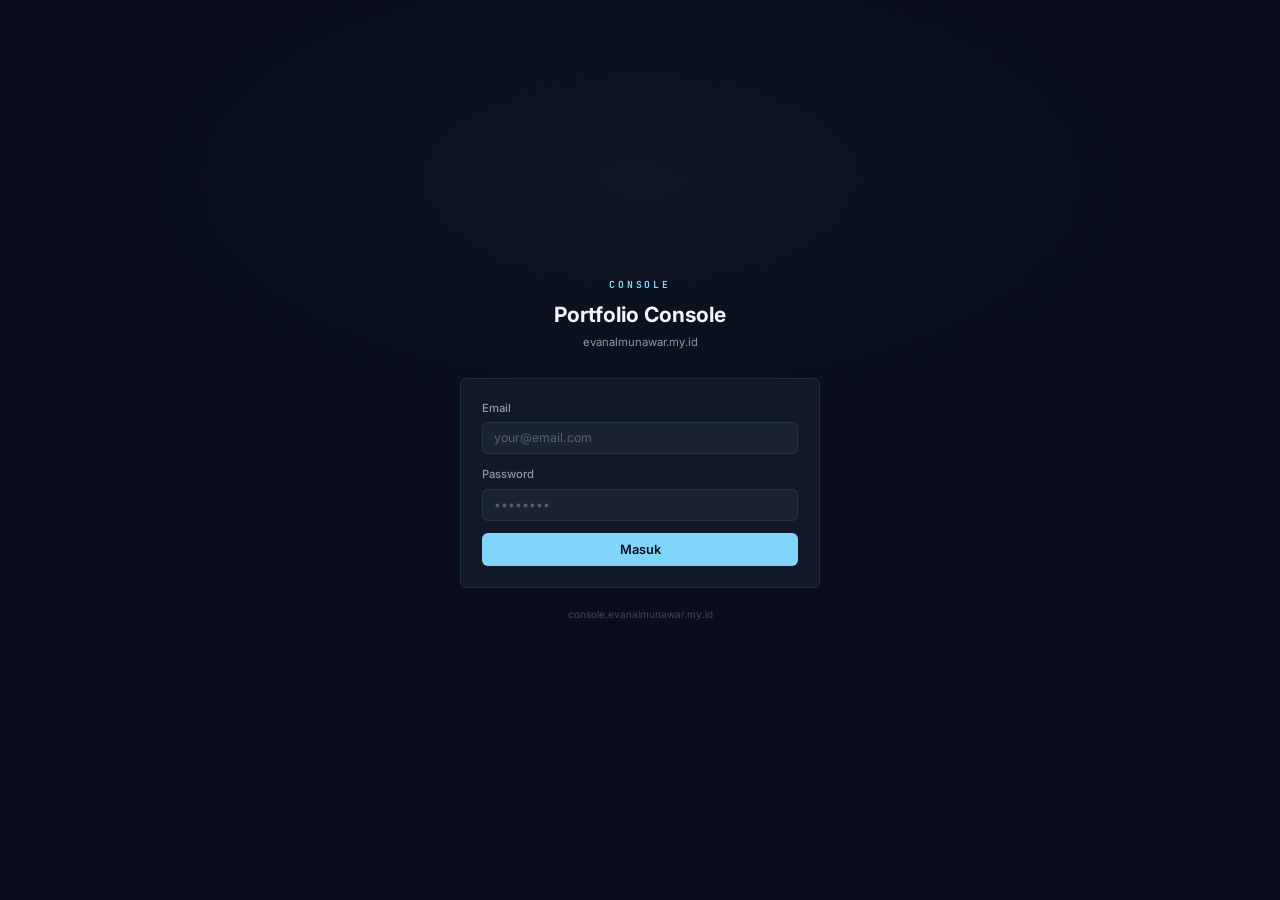
==== commit 4ba3a04e: "Add files via upload" ====
--- a/dashboard.html
+++ b/dashboard.html
@@ -4,6 +4,7 @@
   <meta charset="UTF-8" />
   <meta name="viewport" content="width=device-width, initial-scale=1.0" />
   <title>MEA Console</title>
+  <meta name="robots" content="noindex, nofollow" />
   <link rel="preconnect" href="https://fonts.googleapis.com" />
   <link rel="preconnect" href="https://fonts.gstatic.com" crossorigin />
   <link href="https://fonts.googleapis.com/css2?family=Inter:wght@300;400;500;600;700&family=JetBrains+Mono:wght@400;500;700&display=swap" rel="stylesheet" />
@@ -452,6 +453,12 @@
 <!-- ══════════════════════════════════════════
      MAIN SCRIPT
 ══════════════════════════════════════════ -->
+<script>
+  // Global error catcher — tampil di console
+  window.addEventListener('error', e => console.error('GLOBAL ERROR:', e.message, e.filename, e.lineno));
+  window.addEventListener('unhandledrejection', e => console.error('UNHANDLED PROMISE:', e.reason));
+</script>
+
 <script type="module">
   import { sb }             from './assets/js/supabase.js';
   import { router }         from './assets/js/router.js';
@@ -461,12 +468,9 @@
   import { initSkills }     from './assets/js/modules/skills.js';
   import { initProjects }   from './assets/js/modules/projects.js';
 
-  /* ── Auth guard — redirect ke login kalau belum ada session ── */
-  if (!sb.isLoggedIn()) {
-    // Cek sekali lagi raw localStorage sebelum redirect
-    const raw = localStorage.getItem('sb-ocedszxukzrnmvrecrnx-auth-token');
-    if (!raw) { window.location.href = 'index.html'; }
-  }
+  /* ── Auth guard ── */
+  const _raw = localStorage.getItem('sb-ocedszxukzrnmvrecrnx-auth-token');
+  if (!_raw) { window.location.href = 'index.html'; }
 
   /* ── User info in sidebar ── */
   const user = sb.getUser();
@@ -554,11 +558,11 @@
     }
   }
 
-  /* ── Init modules ── */
-  await initAbout();
-  await initSlides();
-  await initSkills();
-  await initProjects();
+  /* ── Init modules — masing-masing isolated, error satu tidak stop yang lain ── */
+  try { await initAbout();    } catch(e) { console.warn('initAbout error:', e); }
+  try { await initSlides();   } catch(e) { console.warn('initSlides error:', e); }
+  try { await initSkills();   } catch(e) { console.warn('initSkills error:', e); }
+  try { await initProjects(); } catch(e) { console.warn('initProjects error:', e); }
 
   /* ── Router ── */
   router
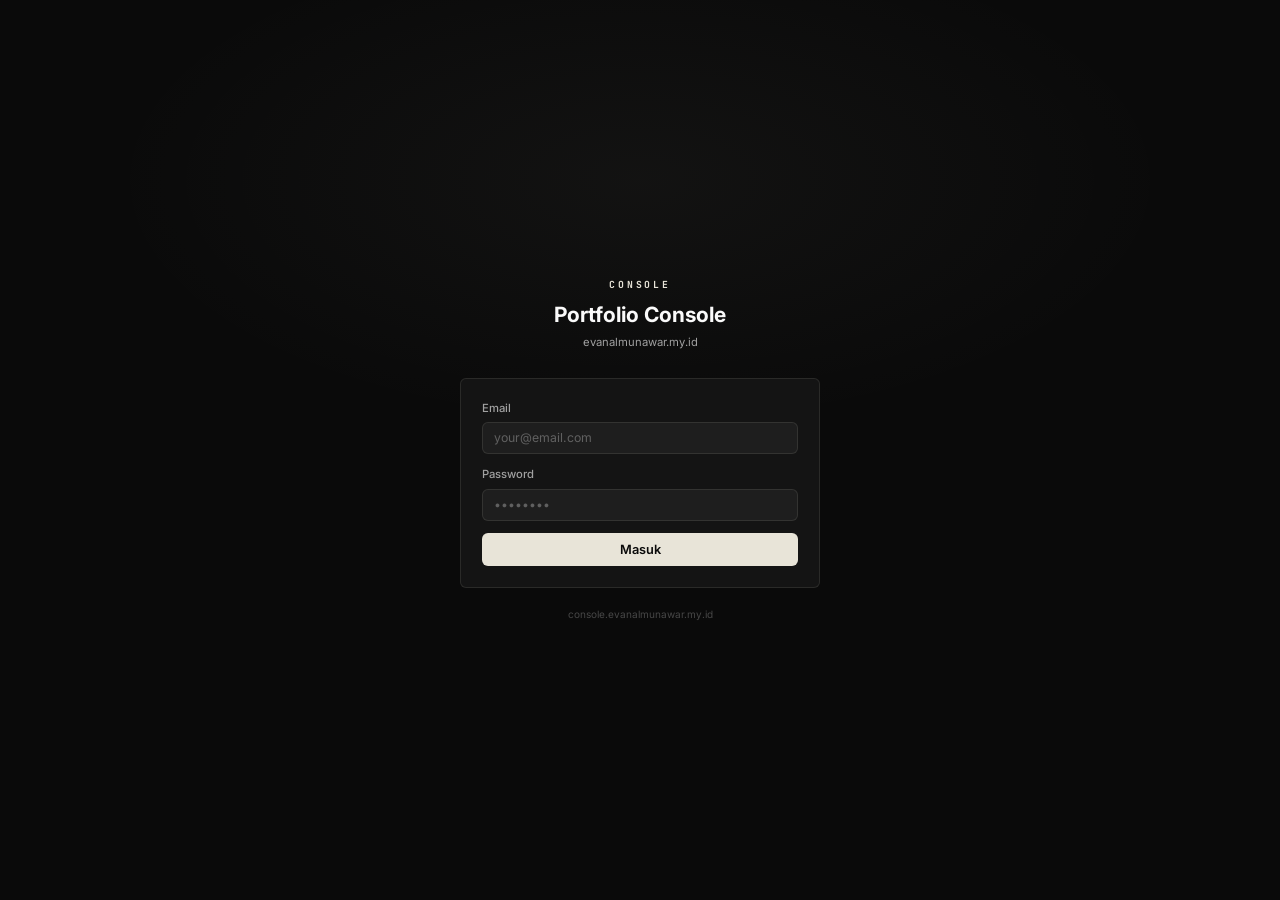
==== commit 36439acb: "Add files via upload" ====
--- a/dashboard.html
+++ b/dashboard.html
@@ -5,6 +5,7 @@
   <meta name="viewport" content="width=device-width, initial-scale=1.0" />
   <title>MEA Console</title>
   <meta name="robots" content="noindex, nofollow" />
+  <link rel="icon" type="image/svg+xml" href="assets/images/favicon.svg" />
   <link rel="preconnect" href="https://fonts.googleapis.com" />
   <link rel="preconnect" href="https://fonts.gstatic.com" crossorigin />
   <link href="https://fonts.googleapis.com/css2?family=Inter:wght@300;400;500;600;700&family=JetBrains+Mono:wght@400;500;700&display=swap" rel="stylesheet" />
--- a/assets/css/base.css
+++ b/assets/css/base.css
@@ -5,18 +5,18 @@
 
 :root {
   /* ── Color tokens ── */
-  --bg:          #080D18;
-  --bg-soft:     #0B111E;
-  --surface:     #101828;
-  --surface-2:   #131C2E;
-  --surface-3:   #1A2540;
-  --border:      rgba(129,212,250,0.09);
-  --border-mid:  rgba(129,212,250,0.18);
-  --accent:      #81D4FA;
-  --accent-dim:  rgba(129,212,250,0.12);
-  --accent-glow: rgba(129,212,250,0.06);
-  --white:       #F0F4F8;
-  --white-dim:   #8A9AAD;
+  --bg:          #0A0A0A;
+  --bg-soft:     #0F0F0F;
+  --surface:     #141414;
+  --surface-2:   #161616;
+  --surface-3:   #1E1E1E;
+  --border:      rgba(232,228,216,0.09);
+  --border-mid:  rgba(232,228,216,0.18);
+  --accent:      #E8E4D8;
+  --accent-dim:  rgba(232,228,216,0.12);
+  --accent-glow: rgba(232,228,216,0.06);
+  --white:       #FAFAFA;
+  --white-dim:   #A1A1A1;
   --danger:      #F87171;
   --danger-dim:  rgba(248,113,113,0.12);
   --success:     #34D399;
@@ -53,7 +53,7 @@
 }
 
 /* Browser defaults removal */
-::selection { background: rgba(129,212,250,0.2); color: var(--white); }
+::selection { background: rgba(232,228,216,0.2); color: var(--white); }
 * { -webkit-tap-highlight-color: transparent; }
 :focus-visible { outline: 1px solid var(--accent); outline-offset: 3px; }
 :focus:not(:focus-visible) { outline: none; }
--- a/assets/css/components.css
+++ b/assets/css/components.css
@@ -64,7 +64,7 @@
   border-color: var(--accent);
   font-weight: 600;
 }
-.btn-primary:hover:not(:disabled) { background: #a8e6fd; border-color: #a8e6fd; }
+.btn-primary:hover:not(:disabled) { background: #F5F3EC; border-color: #F5F3EC; }
 
 .btn-ghost {
   background: transparent;
